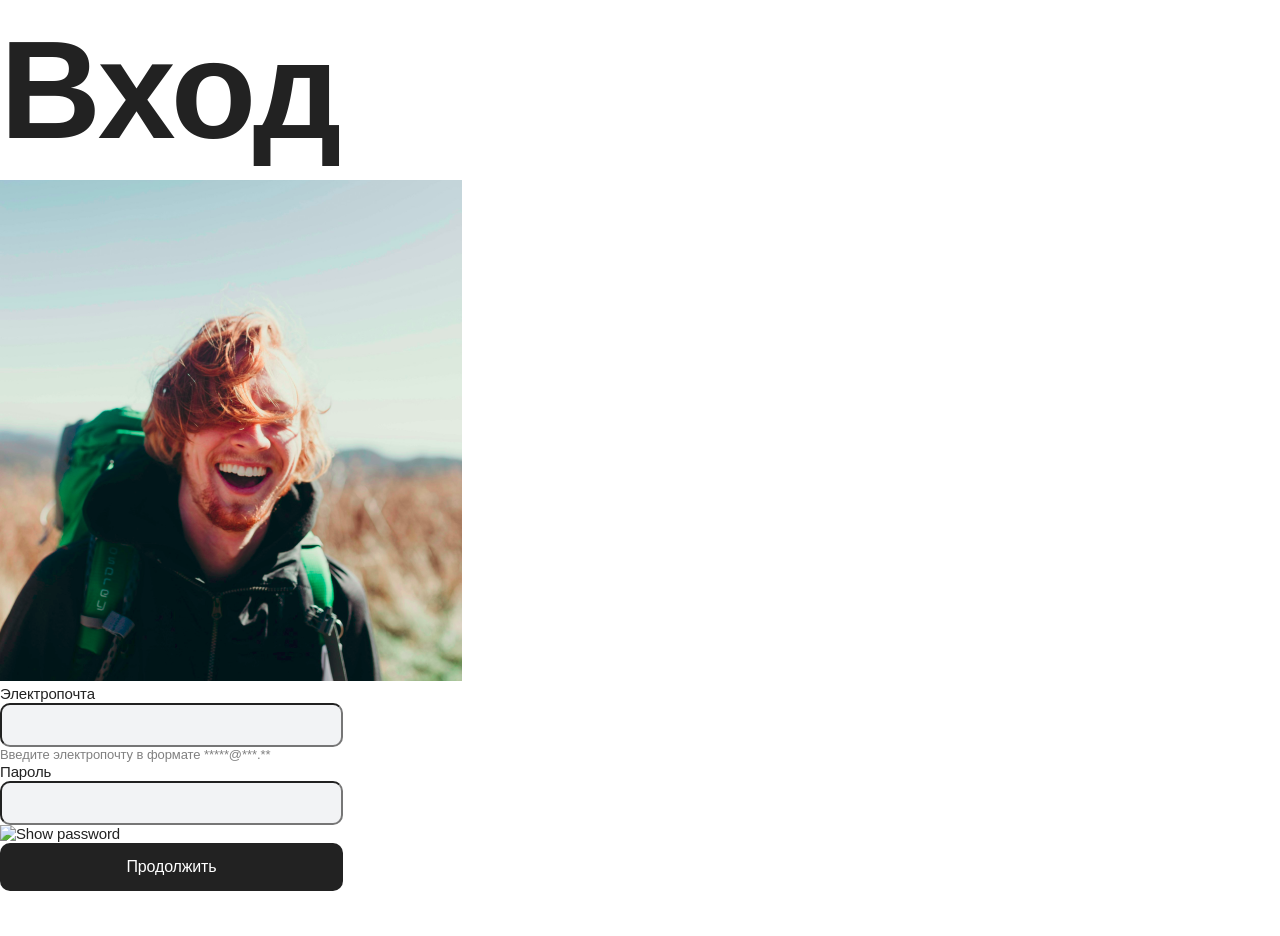
==== Lab2/login/index.html @ 83e196da "Second commit" ====
<!DOCTYPE html>
<html lang="ru">
<head>
    <meta charset="UTF-8">
    <link rel="stylesheet" href="login_page.css">
    <link rel="stylesheet" href="https://cdn.jsdelivr.net/npm/@wikiline/webfont-golos-ui@latest/css/all.css">
    <title>SM | Sing-in</title>
</head>
<body>

    <div class="login">

        <div class="login__container">
            <h1 class="login__title">Вход</h1>
            <img src="img/login_page.png" class="login__hello-image" alt="Hello image"> 
        </div>    

        <div class="login__field">
            <p class="field__label-email">Электропочта</p>
            <input type="email" name="user_email" class="field__input">

            <p class="field__notice">
                Введите электропочту в формате *****@***.**
            </p>

            <p class="field__label-password">Пароль</p>
            <input type="password" name="user_password" class="field__input">

            <img class="field__eye" src="/img/login-page/eye.png" alt="Show password">

            <a href="home.html" class="field__continue-button">
                Продолжить
            </a>
        </div>

    </div>

</body>
</html>
---- Lab2/login/login_page.css ----
* {
    margin: 0;
    padding: 0;
    box-sizing: border-box;
}

body {
    font-family: 'Golos Text', Arial, sans-serif;
}

/* BLOCK */
.login {}

/* ELEMENTS */

.login__title {
    width: 385px;
    height: 180px;
    font-weight: 700;
    font-size: 140px;
    line-height: 180px;
    letter-spacing: -1.5px;
    color: #222222;
}

.login__hello-image {
    width: 462px;
    height: 501px;
}

.login__field {
    width: 343px;
    height: 251px;
    font-weight: 400;
    font-size: 15px;
    line-height: 18px;
    letter-spacing: -0.15px;
    color:#222222;
}

.field__label-email, .field__label-password {
    width: 343px;
    height: 18px;
    font-weight: 400;
    font-size: 15px;
    line-height: 18px;
    letter-spacing: -0.15px;
}

.field__input {
    width: 343px;
    height: 44px;
    border-radius: 10px;
    justify-content: space-between;
    background-color: rgba(242, 243, 245, 1);
}

.field__notice {
    width: 343px;
    height: 16px;
    font-weight: 400;
    font-size: 13px;
    line-height: 16px;
    letter-spacing: -0.08px;
    color: #808080;
}

.field__eye {
    width: 24px;
    height: 24px;
}

.field__continue-button {
    display: block;
    width: 343px;
    height: 48px;
    border-radius: 10px;
    background-color: #222222;

    color: white;
    font-weight: 500;
    font-size: 16px;

    text-align: center;     
    line-height: 48px;      
    text-decoration: none;  
}
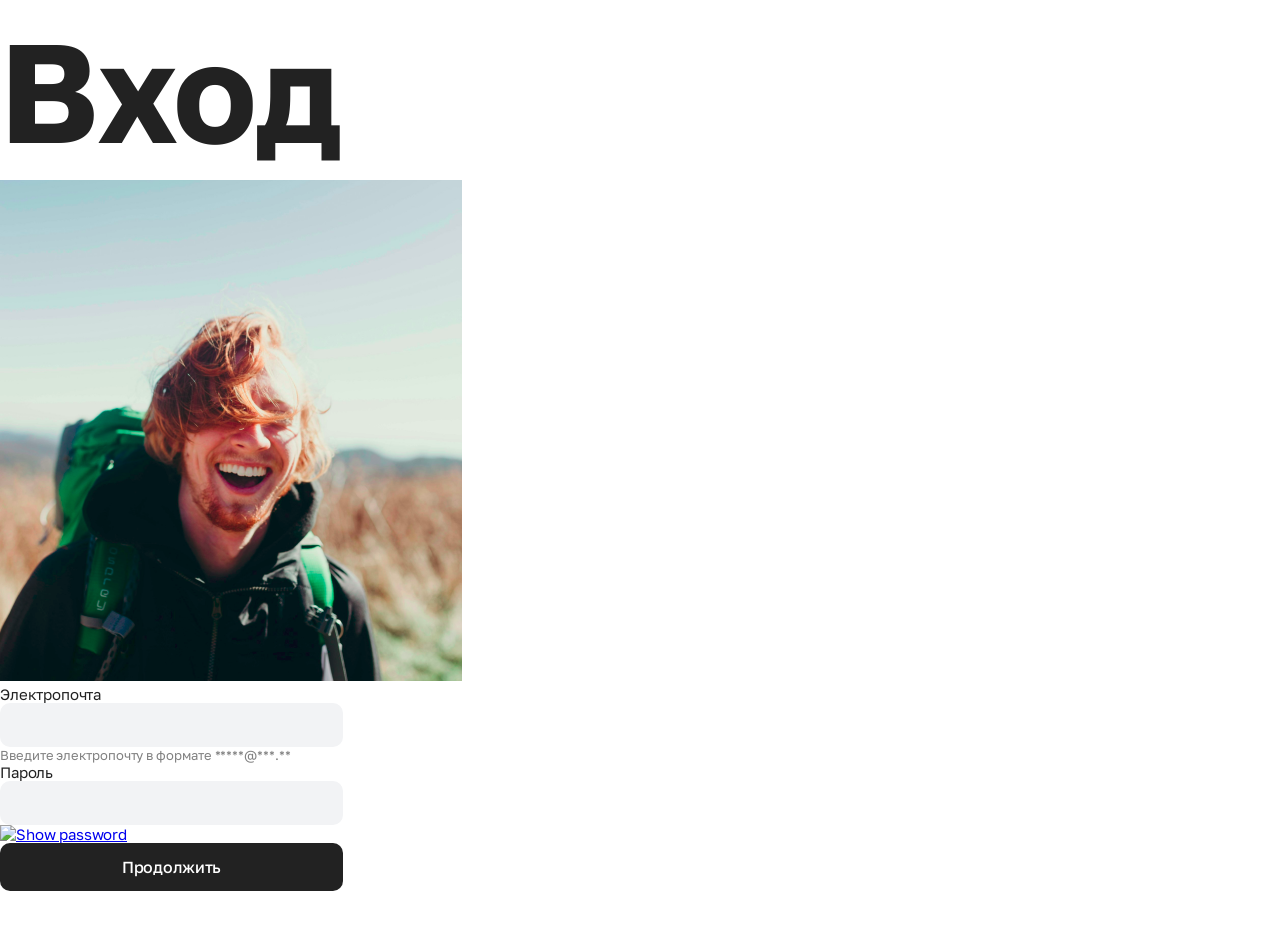
==== commit a0f60403: "Fix css" ====
--- a/Lab2/login/index.html
+++ b/Lab2/login/index.html
@@ -3,37 +3,32 @@
 <head>
     <meta charset="UTF-8">
     <link rel="stylesheet" href="login_page.css">
-    <link rel="stylesheet" href="https://cdn.jsdelivr.net/npm/@wikiline/webfont-golos-ui@latest/css/all.css">
+    <link rel="preconnect" href="https://fonts.googleapis.com"> 
+    <link rel="preconnect" href="https://fonts.gstatic.com" crossorigin>    
+    <link href="https://fonts.googleapis.com/css2?family=Golos+Text:wght@400..900&display=swap" rel="stylesheet">
     <title>SM | Sing-in</title>
 </head>
 <body>
-
     <div class="login">
-
         <div class="login__container">
             <h1 class="login__title">Вход</h1>
             <img src="img/login_page.png" class="login__hello-image" alt="Hello image"> 
         </div>    
-
         <div class="login__field">
             <p class="field__label-email">Электропочта</p>
             <input type="email" name="user_email" class="field__input">
-
             <p class="field__notice">
                 Введите электропочту в формате *****@***.**
             </p>
-
             <p class="field__label-password">Пароль</p>
             <input type="password" name="user_password" class="field__input">
-
-            <img class="field__eye" src="/img/login-page/eye.png" alt="Show password">
-
-            <a href="home.html" class="field__continue-button">
+            <a href="/" class="field__show-password">
+                <img class="field__eye" src="/img/login-page/eye.png" alt="Show password">
+            </a>
+            <a href="/" class="field__continue-button">
                 Продолжить
             </a>
         </div>
-
     </div>
-
 </body>
 </html>
--- a/Lab2/login/login_page.css
+++ b/Lab2/login/login_page.css
@@ -7,11 +7,6 @@
 body {
     font-family: 'Golos Text', Arial, sans-serif;
 }
-
-/* BLOCK */
-.login {}
-
-/* ELEMENTS */
 
 .login__title {
     width: 385px;
@@ -38,7 +33,7 @@
     color:#222222;
 }
 
-.field__label-email, .field__label-password {
+.field__label-email {
     width: 343px;
     height: 18px;
     font-weight: 400;
@@ -47,12 +42,23 @@
     letter-spacing: -0.15px;
 }
 
+.field__label-password {
+    width: 343px;
+    height: 18px;
+    font-weight: 400;
+    font-size: 15px;
+    line-height: 18px;
+    letter-spacing: -0.15px;
+}
+
+
 .field__input {
     width: 343px;
     height: 44px;
     border-radius: 10px;
     justify-content: space-between;
     background-color: rgba(242, 243, 245, 1);
+    border: none;
 }
 
 .field__notice {
@@ -76,11 +82,9 @@
     height: 48px;
     border-radius: 10px;
     background-color: #222222;
-
     color: white;
     font-weight: 500;
     font-size: 16px;
-
     text-align: center;     
     line-height: 48px;      
     text-decoration: none;  
